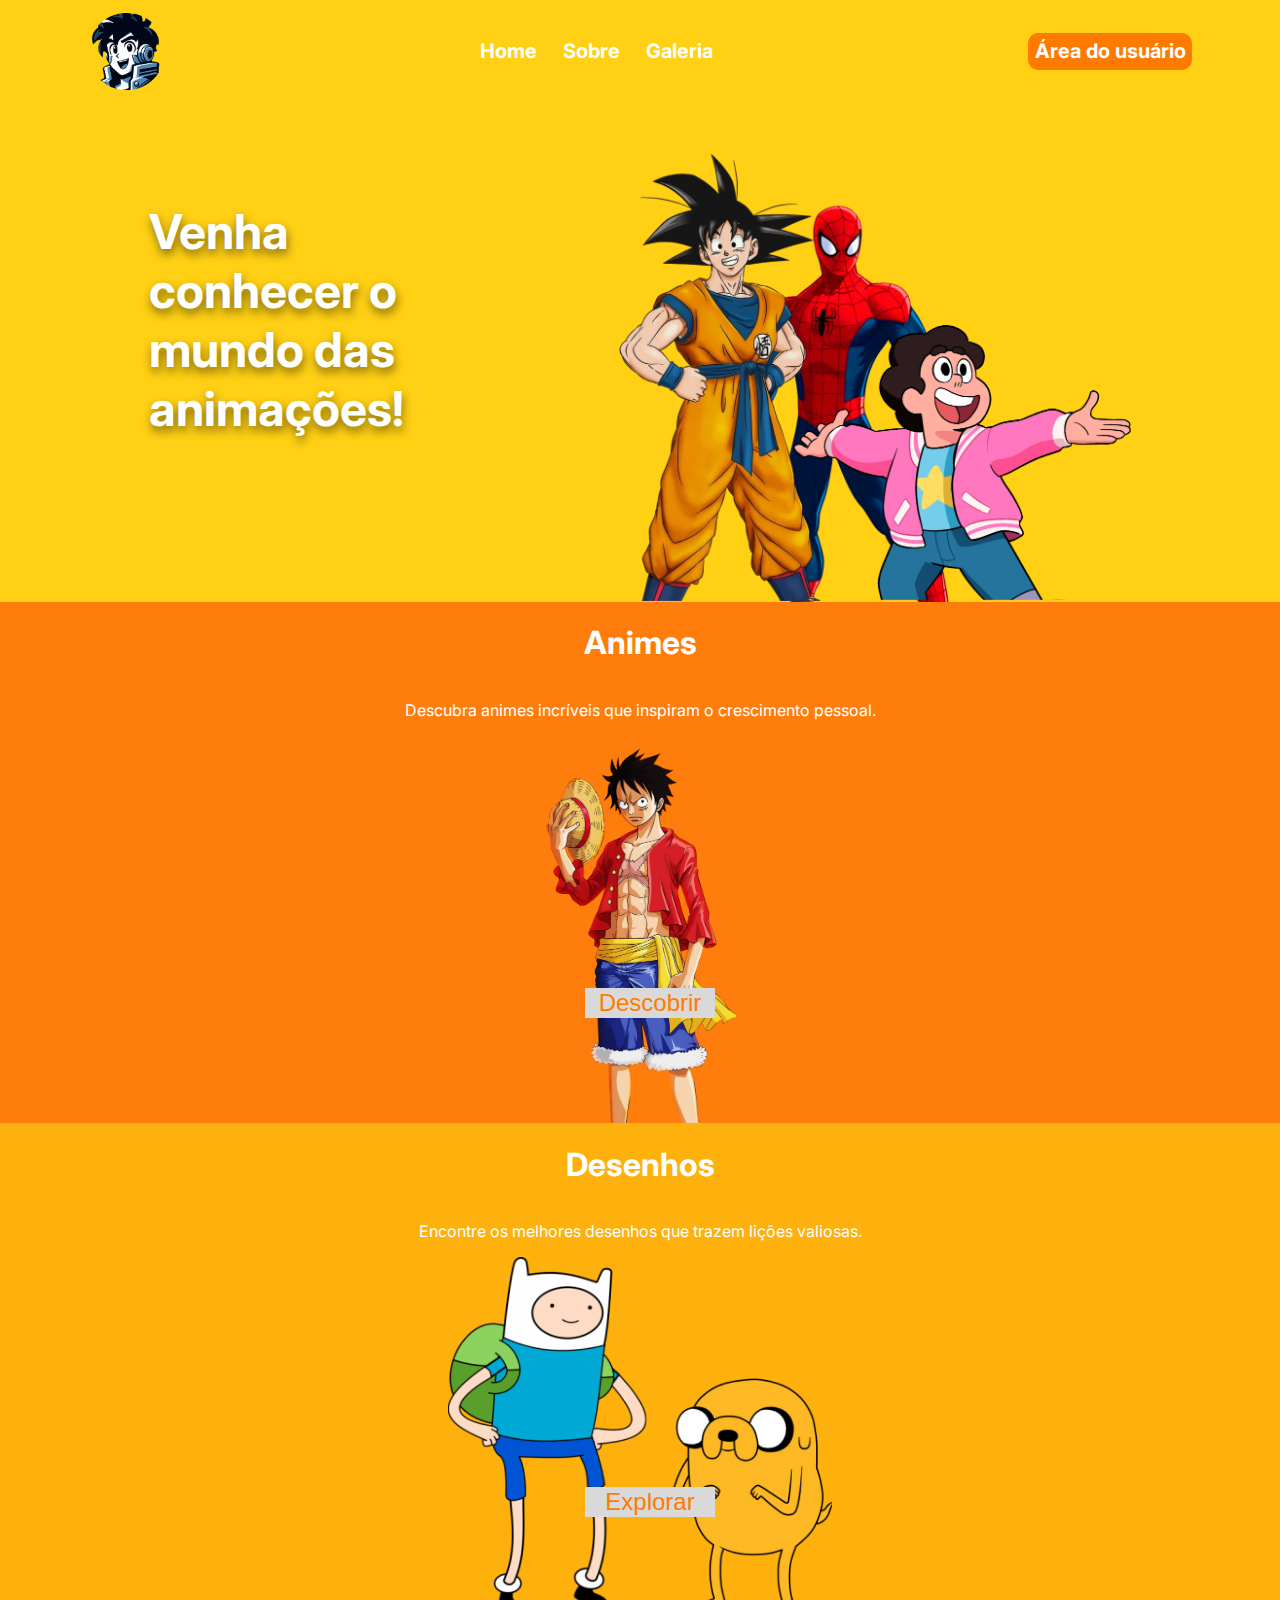
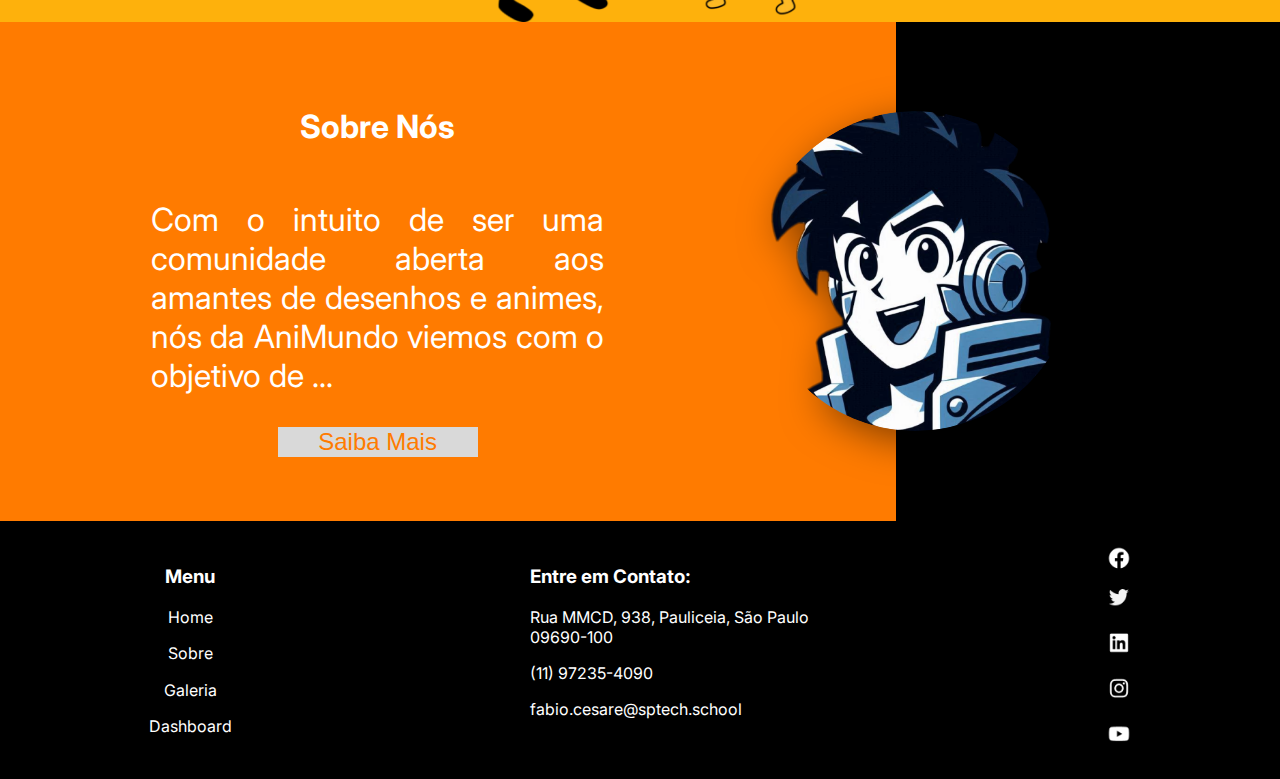
==== public/index.html @ 83bc0985 "Novas telas e uso da API data viz" ====
<!DOCTYPE html>
<html lang="en">
<head>
    <meta charset="UTF-8">
    <meta name="viewport" content="width=device-width, initial-scale=1.0">
    <script src="./js/sessao.js"></script>
    <link rel="stylesheet" href="./estilo.css">
    <title>Página Inicial</title>
</head>
<body onload="validarSessao()">
    <header>
        <img src="./imagens/logo.png" alt="">
        <nav id="cabecalhoOpcoes">
            <a href="">Home</a>
            <a href="./sobreNos/sobreNos.html">Sobre</a>
            <a href="./galeria/galeria.html">Galeria</a>
        </nav>
        <a id="menuUsuario" onclick="abrirMenu()" href="./acessoUsuario/acessoUsuario.html">Área do usuário</a>
    </header>
    <nav id="menuLateral">
        <a onclick="fecharMenu()"><img src="./imagens/botaoVoltarPreto.png" alt=""></a>
        <h3>Olá, <span id="b_usuario"></span>!</h3>
        <a href="">Quiz</a>
        <a href="">Ranking</a>
        <a onclick="limparSessao()">Sair</a>
    </nav>
    <div id="secaoInicialHome">
        <p>Venha conhecer o mundo das animações!</p>
        <img src="./imagens/imagemInicialHome.png" alt="">
    </div>
    <div id="secaoAnimeHome">
        <h1>Animes</h1>
        <p>Descubra animes incríveis que inspiram o crescimento pessoal.</p>
        <img src="./imagens/luffy.png" alt="">
        <button class="botaoAnimeDesenho">Descobrir</button>
    </div>
    <div id="secaoDesenhoHome">
        <h1>Desenhos</h1>
        <p>Encontre os melhores desenhos que trazem lições valiosas.</p>
        <img src="./imagens/finnJake.png" alt="">
        <button class="botaoAnimeDesenho">Explorar</button>
    </div>
    <div id="secaoSobreHome">
        <div id="secaoSobreTexto">
            <h1>Sobre Nós</h1>
            <p>Com o intuito de ser uma comunidade aberta aos amantes de desenhos e animes, nós da AniMundo viemos com o objetivo de ...</p>
            <button>Saiba Mais</button>
        </div>
        <img src="./imagens/logo.png" alt="">
    </div>
    <footer>
        <div id="footerMenu">
            <h3>Menu</h3>
            <a href="">Home</a>
            <a href="">Sobre</a>
            <a href="">Galeria</a>
            <a href="">Dashboard</a>
        </div>
        <div id="footerContao">
            <h3>Entre em Contato:</h3>
            <p>Rua MMCD, 938, Pauliceia, São Paulo<br>09690-100</p>
            <p>(11) 97235-4090</p>
            <p>fabio.cesare@sptech.school</p>
        </div>
        <img src="./imagens/iconeMidiaSocial.png" alt="">
    </footer>
</body>
</html>

<script>
    function abrirMenu(){
        menuLateral.style.width = '300px'
    }
    function fecharMenu(){
        menuLateral.style.width = '0px'
    }
</script>
---- public/estilo.css ----
@font-face { /*Adicionando fonte*/
    font-family: 'Inter';
    src: url(./fontes/Inter/Inter-VariableFont_opsz\,wght.ttf);
}

body{
    background-color: #FFD014;
    font-family: 'Inter';
    color: white;
    margin: 0;
    padding: 0;
}

header{
    display: flex;
    align-items: center;
    justify-content: space-around;
    margin-bottom: 5%;
    margin-top: 1%;
}

header img{
    width: 6%;
}

#cabecalhoOpcoes{
    display: flex;
    justify-content: center;
    width: 40%;
}

nav{
    gap: 5%;
}

header a{
    text-decoration: none;
    color: white;
    transition: 0.5s;
    font-size: 125%;
    font-weight: bold;
}

#menuUsuario{
    background-color: #FF7B00;
    padding: 0.5%;
    border-radius: 10px;
}

header a:hover{
    background-color: #FF8D0A;
    border-radius: 10px;
    box-shadow: 0 0 0 10px #FF8D0A;/*horizontal, vertical, desfoque, tamanho, cor*/
    transition: 0.5s;
}

#secaoInicialHome{
    display: flex;
    justify-content: space-evenly;
}

#secaoInicialHome p{
    font-size: 300%;
    text-align: start;
    font-weight: bold;
    text-shadow: 1px 5px 10px rgba(0, 0, 0, 0.5);
    width: 25%;
}

#secaoInicialHome img{
    width: 40%;
    height: 100%;
}

#secaoAnimeHome{
    background-color: rgb(255, 0, 0, 0.4);
    display: flex;
    flex-direction: column;
    align-items: center;
}

#secaoAnimeHome img{
    width: 15%;
}

.botaoAnimeDesenho{
    width: 130px;
    transform: translate(10px,-120px);/*horizontal, vertical*/
    margin: -15px;
}

button{
    width: 200px;
    font-size: 150%;
    height: 10%;
    color: #FF7B00;
    background-color: #D9D9D9;
    border: none;
    cursor: pointer;
}

#secaoDesenhoHome{
    background-color: rgb(253, 131, 0, 0.4);
    display: flex;
    flex-direction: column;
    align-items: center;
}

#secaoDesenhoHome img{
    width: 30%;
}

#secaoSobreHome{
    background: linear-gradient(90deg,#FF7B00 70%, black 30%);
    display: flex;
    align-items: center;
    padding-top: 5%;
    padding-bottom: 5%;
}

#secaoSobreTexto{
    display: flex;
    flex-direction: column;
    align-items: center;
    justify-content: center;
}

#secaoSobreTexto p{
    font-size: 200%;
    width: 60%;
    text-align: justify;
}

#secaoSobreHome img{
    margin-right: 16%;
    width: 25%;
    height: 100%;
    filter: drop-shadow(10px 10px 20px rgba(0, 0, 0, 0.5));
    border-radius: 100%;
}

footer{
    background-color: black;
    display: flex;
    justify-content: space-around;
    padding-top: 2%;
    padding-bottom: 2%;
}

footer a{
    color: white;
    text-decoration: none;
    margin-bottom: 20%;
}

footer #footerMenu{
    display: flex;
    flex-direction: column;
    align-items: center;
}

footer #footerContato{
    display: flex;
    flex-direction: column;
}

footer img{
    height: 200px;
}

#menuLateral{
    background-color: white;
    height: 100%;
    width: 0px;
    position: fixed;
    top: 0;
    right: 0;
    z-index: 1;
    overflow: hidden;
    transition: width 0.3s;
    display: flex;
    flex-direction: column;
    align-items: center;
    box-shadow: 4px 8px 19px -3px rgba(0, 0, 0, 0.27);
    color: black;
    padding-top: 2%;
}

#menuLateral{
    background-color: white;
    height: 100%;
    width: 0px;
    position: fixed;
    top: 0;
    right: 0;
    z-index: 1;
    overflow: hidden;
    transition: width 0.3s;
    display: flex;
    flex-direction: column;
    align-items: center;
    box-shadow: 4px 8px 19px -3px rgba(0, 0, 0, 0.27);
    color: black;
    padding-top: 2%;
}
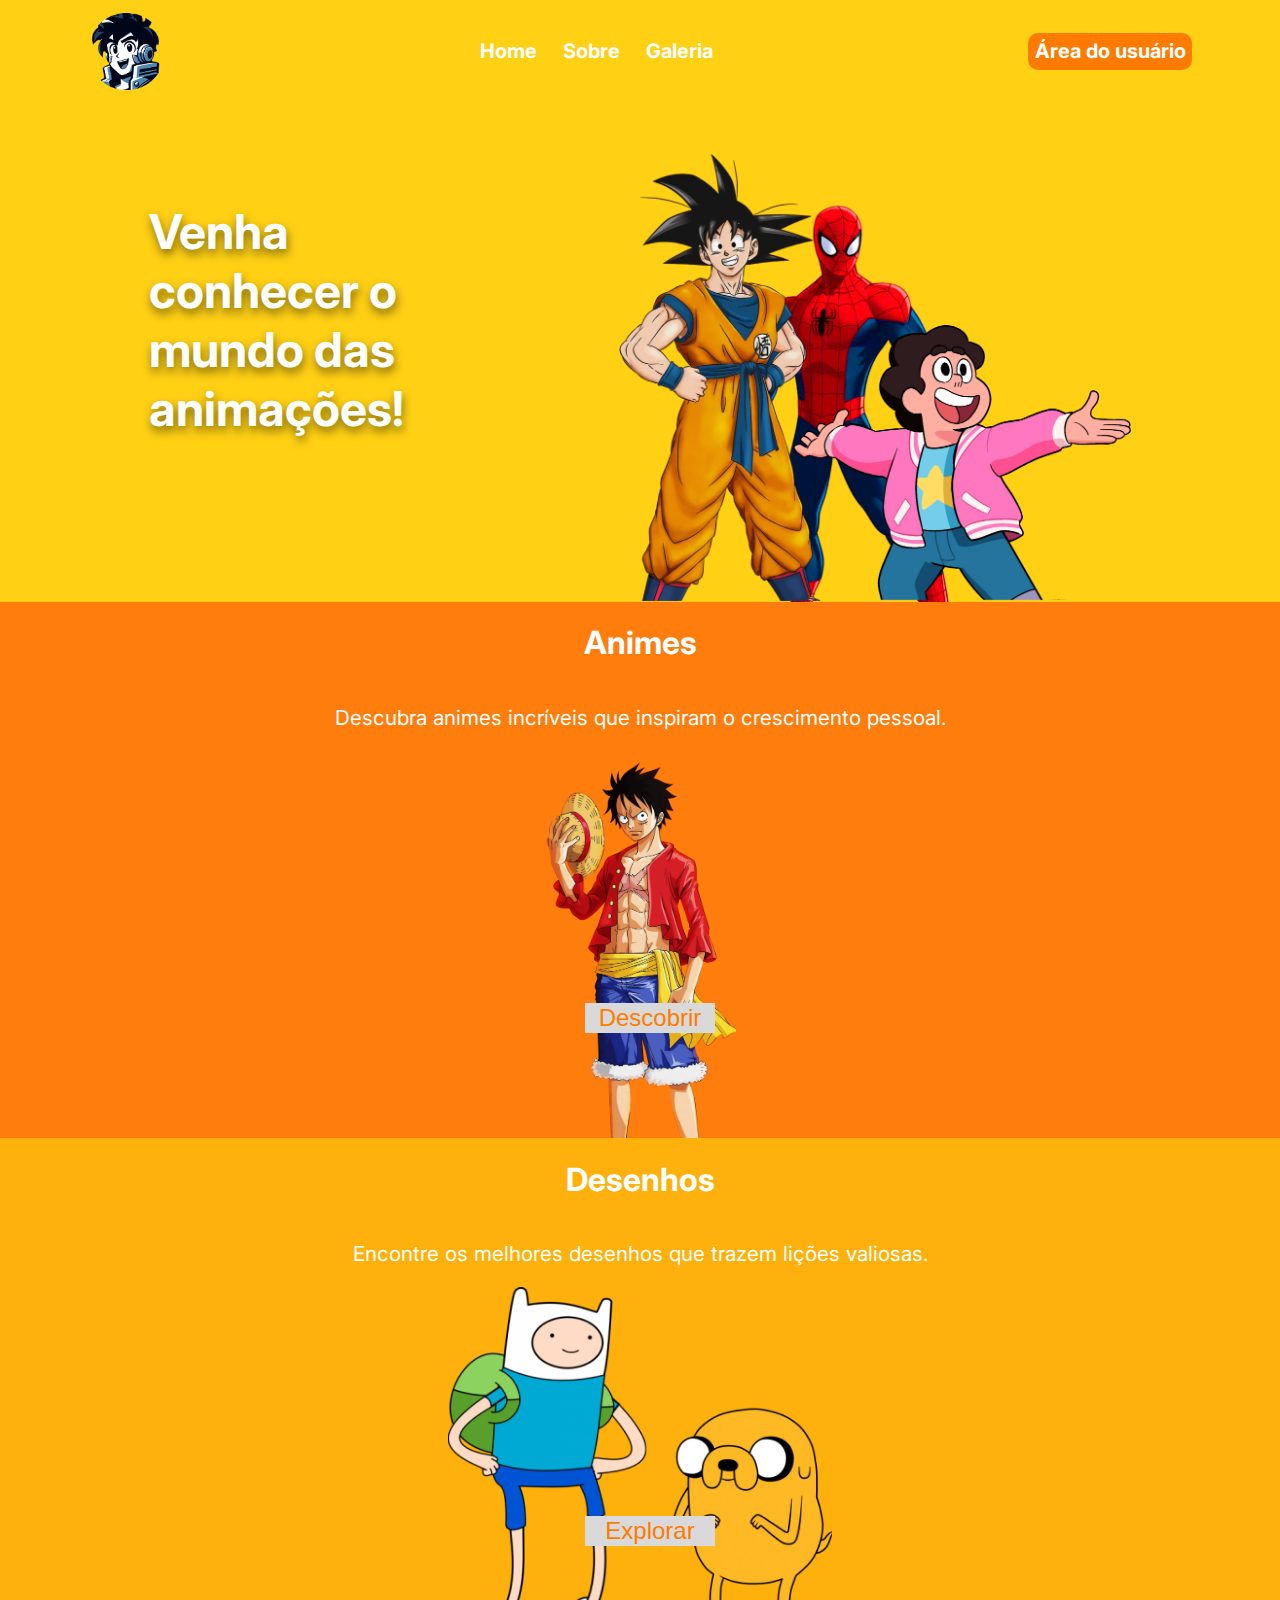
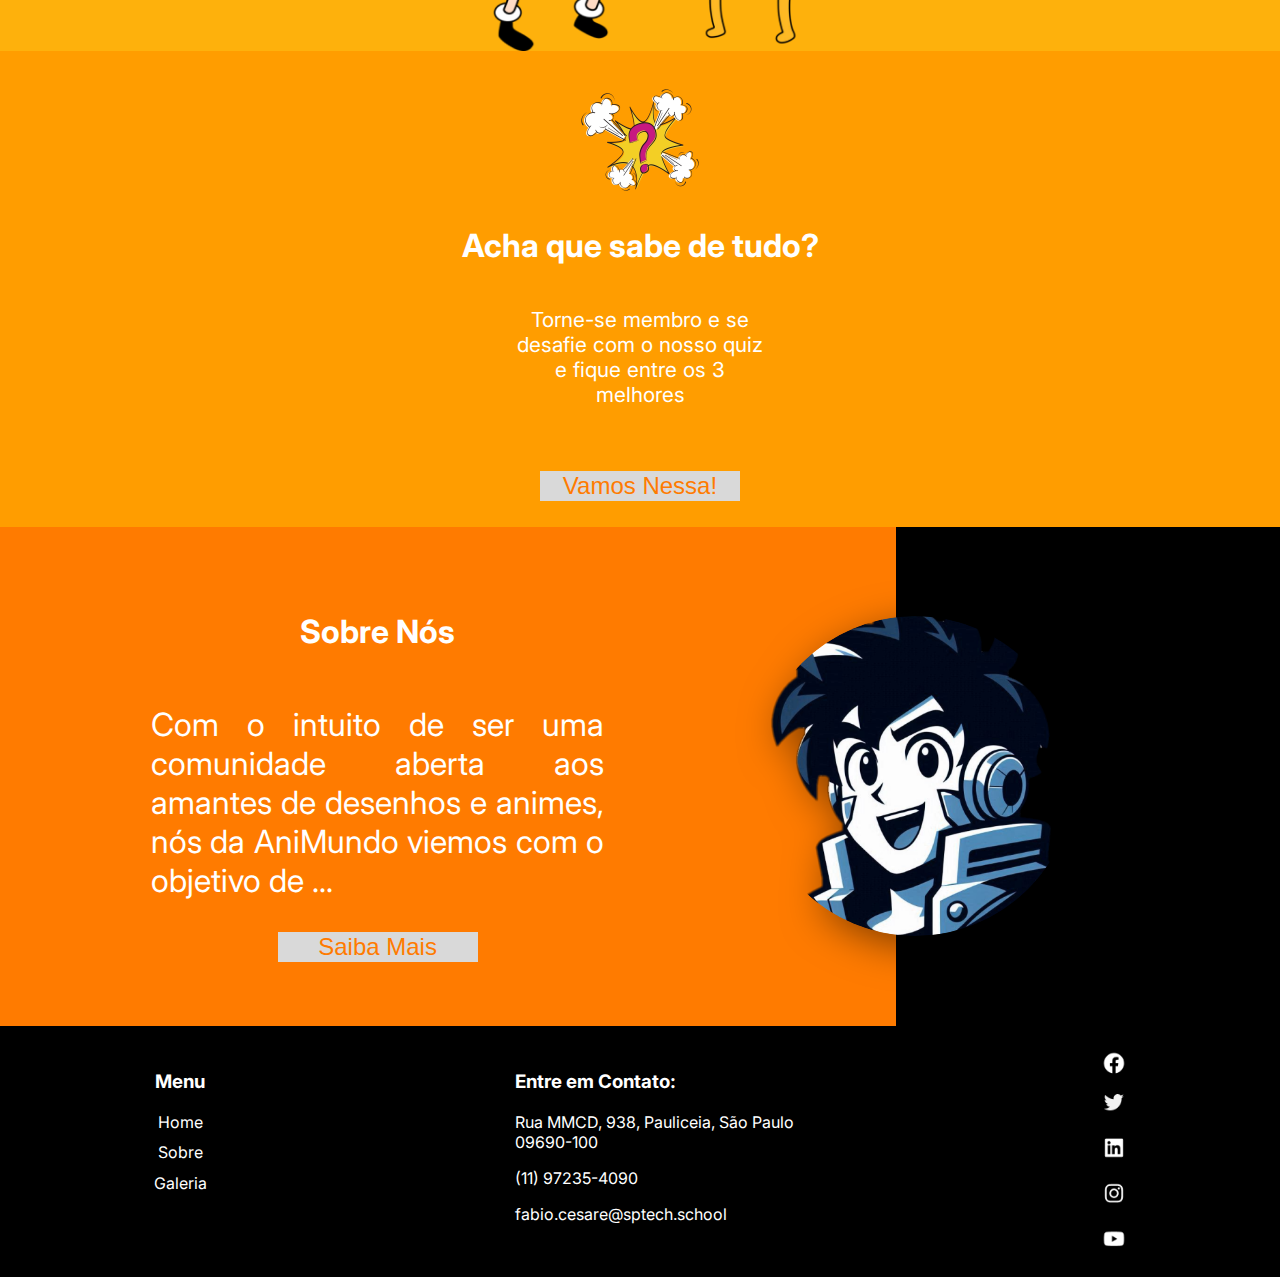
==== commit 508066f5: "Adição de dashboard e atualização nas demais páginas" ====
--- a/public/index.html
+++ b/public/index.html
@@ -3,7 +3,7 @@
 <head>
     <meta charset="UTF-8">
     <meta name="viewport" content="width=device-width, initial-scale=1.0">
-    <script src="./js/sessao.js"></script>
+    <script src="../js/sessao.js"></script>
     <link rel="stylesheet" href="./estilo.css">
     <title>Página Inicial</title>
 </head>
@@ -20,8 +20,8 @@
     <nav id="menuLateral">
         <a onclick="fecharMenu()"><img src="./imagens/botaoVoltarPreto.png" alt=""></a>
         <h3>Olá, <span id="b_usuario"></span>!</h3>
-        <a href="">Quiz</a>
-        <a href="">Ranking</a>
+        <a href="./quiz/quiz.html">Quiz</a>
+        <a href="./dashboard/dashboard.html">Ranking</a>
         <a onclick="limparSessao()">Sair</a>
     </nav>
     <div id="secaoInicialHome">
@@ -32,19 +32,25 @@
         <h1>Animes</h1>
         <p>Descubra animes incríveis que inspiram o crescimento pessoal.</p>
         <img src="./imagens/luffy.png" alt="">
-        <button class="botaoAnimeDesenho">Descobrir</button>
+        <button onclick="location.href='./galeria/galeria.html'" class="botaoAnimeDesenho">Descobrir</button>
     </div>
     <div id="secaoDesenhoHome">
         <h1>Desenhos</h1>
         <p>Encontre os melhores desenhos que trazem lições valiosas.</p>
         <img src="./imagens/finnJake.png" alt="">
-        <button class="botaoAnimeDesenho">Explorar</button>
+        <button onclick="location.href='./galeria/galeria.html'" href="./galeria/galeria.html" class="botaoAnimeDesenho">Explorar</button>
+    </div>
+    <div id="secaoQuiz">
+        <img id="iconeQuestao" src="./quiz/imagens/iconQuestion.png" alt="">
+        <h1>Acha que sabe de tudo?</h1>
+        <p>Torne-se membro e se desafie com o nosso quiz e fique entre os 3 melhores</p>
+        <button onclick="location.href='./acessoUsuario/acessoUsuario.html'">Vamos Nessa!</button>
     </div>
     <div id="secaoSobreHome">
         <div id="secaoSobreTexto">
             <h1>Sobre Nós</h1>
             <p>Com o intuito de ser uma comunidade aberta aos amantes de desenhos e animes, nós da AniMundo viemos com o objetivo de ...</p>
-            <button>Saiba Mais</button>
+            <button onclick="location.href='./sobreNos/sobreNos.html'">Saiba Mais</button>
         </div>
         <img src="./imagens/logo.png" alt="">
     </div>
@@ -52,9 +58,8 @@
         <div id="footerMenu">
             <h3>Menu</h3>
             <a href="">Home</a>
-            <a href="">Sobre</a>
-            <a href="">Galeria</a>
-            <a href="">Dashboard</a>
+            <a href="./sobreNos/sobreNos.html">Sobre</a>
+            <a href="./galeria/galeria.html">Galeria</a>
         </div>
         <div id="footerContao">
             <h3>Entre em Contato:</h3>
--- a/public/estilo.css
+++ b/public/estilo.css
@@ -41,13 +41,19 @@
     font-weight: bold;
 }
 
+a{
+    text-decoration: none;
+    color: black;
+    cursor: pointer;
+}
+
 #menuUsuario{
     background-color: #FF7B00;
     padding: 0.5%;
     border-radius: 10px;
 }
 
-header a:hover{
+a:hover{
     background-color: #FF8D0A;
     border-radius: 10px;
     box-shadow: 0 0 0 10px #FF8D0A;/*horizontal, vertical, desfoque, tamanho, cor*/
@@ -77,6 +83,10 @@
     display: flex;
     flex-direction: column;
     align-items: center;
+}
+
+#secaoAnimeHome p{
+    font-size: 130%;
 }
 
 #secaoAnimeHome img{
@@ -97,6 +107,11 @@
     background-color: #D9D9D9;
     border: none;
     cursor: pointer;
+    transition: 0.5s;
+}
+
+button:hover{
+    width: 220px;
 }
 
 #secaoDesenhoHome{
@@ -106,8 +121,32 @@
     align-items: center;
 }
 
+#secaoDesenhoHome p{
+    font-size: 130%;
+}
+
 #secaoDesenhoHome img{
     width: 30%;
+}
+
+#secaoQuiz{
+    background-color: #FF9D00;
+    display: flex;
+    flex-direction: column;
+    align-items: center;
+    padding-top: 2%;
+    padding-bottom: 2%;
+}
+
+#secaoQuiz p{
+    width: 20%;
+    text-align: center;
+    font-size: 130%;
+    margin-bottom: 5%;
+}
+
+#iconeQuestao{
+    width: 10%;
 }
 
 #secaoSobreHome{
@@ -177,7 +216,7 @@
     right: 0;
     z-index: 1;
     overflow: hidden;
-    transition: width 0.3s;
+    transition: 0.3s;
     display: flex;
     flex-direction: column;
     align-items: center;
@@ -186,20 +225,3 @@
     padding-top: 2%;
 }
 
-#menuLateral{
-    background-color: white;
-    height: 100%;
-    width: 0px;
-    position: fixed;
-    top: 0;
-    right: 0;
-    z-index: 1;
-    overflow: hidden;
-    transition: width 0.3s;
-    display: flex;
-    flex-direction: column;
-    align-items: center;
-    box-shadow: 4px 8px 19px -3px rgba(0, 0, 0, 0.27);
-    color: black;
-    padding-top: 2%;
-}
